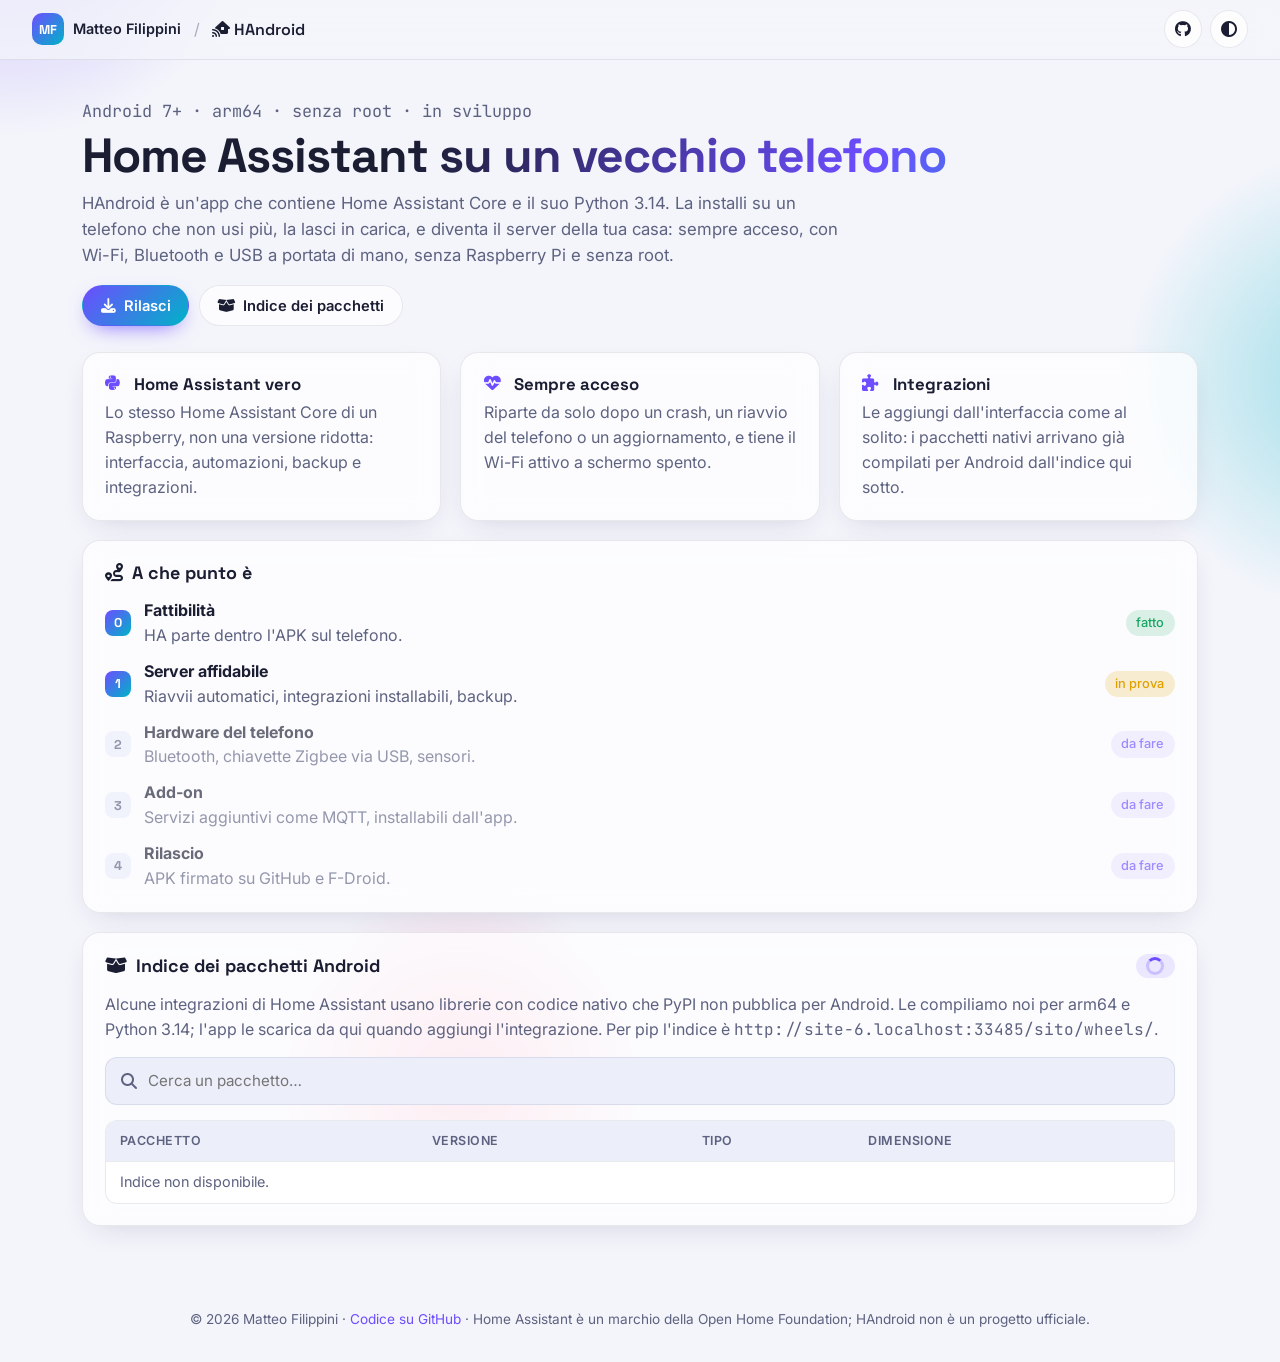
==== sito/index.html @ 69f731b0 "M1: server affidabile, integrazioni installabili, indice dei wheel online - Supervisor: riavvio all'" ====
<!DOCTYPE html>
<html lang="it">
<head>
  <meta charset="UTF-8">
  <script src="mf-log.js" data-app="handroid"></script>
  <meta name="viewport" content="width=device-width, initial-scale=1.0">
  <title>HAndroid · Matteo Filippini</title>
  <meta name="description" content="Home Assistant Core nativo su Android, senza root: Python 3.14 dentro l'APK, sempre acceso su un vecchio telefono. Con l'indice dei pacchetti Android per le integrazioni.">
  <link rel="icon" href="data:image/svg+xml,<svg xmlns='http://www.w3.org/2000/svg' viewBox='0 0 100 100'><rect width='100' height='100' rx='22' fill='%237c5cff'/><text x='50' y='68' font-size='56' text-anchor='middle'>🏠</text></svg>">
  <link rel="stylesheet" href="https://cdnjs.cloudflare.com/ajax/libs/font-awesome/6.5.1/css/all.min.css">
  <link rel="stylesheet" href="mf-theme.css">
  <link rel="stylesheet" href="stile.css">
  <script src="mf-theme.js"></script>
</head>
<body>

<header class="mf-topbar">
  <a class="mf-home" href="https://mattemn97.github.io/" title="Torna al sito di Matteo Filippini"><span class="mf-mark">MF</span><span class="mf-home-name">Matteo Filippini</span></a>
  <span class="mf-sep">/</span>
  <h1 class="mf-app-title"><i class="fa-solid fa-house-signal"></i> HAndroid</h1>
  <div class="mf-topbar-actions">
    <a class="mf-icon-btn" href="https://github.com/Mattemn97/HAndroid" target="_blank" rel="noopener" aria-label="Codice su GitHub"><i class="fa-brands fa-github"></i></a>
    <button class="mf-icon-btn" id="mfTheme" type="button" aria-label="Cambia tema"><i class="fa-solid fa-circle-half-stroke"></i></button>
  </div>
</header>

<main class="mf-main">
  <section class="mf-hero">
    <p class="mf-eyebrow">Android 7+ · arm64 · senza root · in sviluppo</p>
    <h1>Home Assistant su un vecchio telefono</h1>
    <p>
      HAndroid è un'app che contiene Home Assistant Core e il suo Python 3.14. La installi su un telefono che non usi
      più, la lasci in carica, e diventa il server della tua casa: sempre acceso, con Wi-Fi, Bluetooth e USB a portata
      di mano, senza Raspberry Pi e senza root.
    </p>
    <div class="azioni">
      <a class="mf-btn mf-btn-primary" href="https://github.com/Mattemn97/HAndroid/releases"><i class="fa-solid fa-download"></i> Rilasci</a>
      <a class="mf-btn" href="#indice"><i class="fa-solid fa-box-open"></i> Indice dei pacchetti</a>
    </div>
  </section>

  <section class="mf-grid schede">
    <article class="mf-card mf-anim" style="--i:0">
      <h2><i class="fa-brands fa-python"></i> Home Assistant vero</h2>
      <p class="muted">Lo stesso Home Assistant Core di un Raspberry, non una versione ridotta: interfaccia, automazioni, backup e integrazioni.</p>
    </article>
    <article class="mf-card mf-anim" style="--i:1">
      <h2><i class="fa-solid fa-heart-pulse"></i> Sempre acceso</h2>
      <p class="muted">Riparte da solo dopo un crash, un riavvio del telefono o un aggiornamento, e tiene il Wi-Fi attivo a schermo spento.</p>
    </article>
    <article class="mf-card mf-anim" style="--i:2">
      <h2><i class="fa-solid fa-puzzle-piece"></i> Integrazioni</h2>
      <p class="muted">Le aggiungi dall'interfaccia come al solito: i pacchetti nativi arrivano già compilati per Android dall'indice qui sotto.</p>
    </article>
  </section>

  <section class="mf-card tappe">
    <div class="mf-card-head"><h2><i class="fa-solid fa-route"></i> A che punto è</h2></div>
    <ol class="elenco-tappe">
      <li class="fatto"><span class="mf-step">0</span><div><strong>Fattibilità</strong><span class="muted">HA parte dentro l'APK sul telefono.</span></div><span class="mf-pill">fatto</span></li>
      <li class="corso"><span class="mf-step">1</span><div><strong>Server affidabile</strong><span class="muted">Riavvii automatici, integrazioni installabili, backup.</span></div><span class="mf-pill">in prova</span></li>
      <li><span class="mf-step">2</span><div><strong>Hardware del telefono</strong><span class="muted">Bluetooth, chiavette Zigbee via USB, sensori.</span></div><span class="mf-pill">da fare</span></li>
      <li><span class="mf-step">3</span><div><strong>Add-on</strong><span class="muted">Servizi aggiuntivi come MQTT, installabili dall'app.</span></div><span class="mf-pill">da fare</span></li>
      <li><span class="mf-step">4</span><div><strong>Rilascio</strong><span class="muted">APK firmato su GitHub e F-Droid.</span></div><span class="mf-pill">da fare</span></li>
    </ol>
  </section>

  <section class="mf-card" id="indice">
    <div class="mf-card-head">
      <h2><i class="fa-solid fa-box-open"></i> Indice dei pacchetti Android</h2>
      <span class="mf-pill" id="conteggio"><span class="mf-spinner"></span></span>
    </div>
    <p class="muted">
      Alcune integrazioni di Home Assistant usano librerie con codice nativo che PyPI non pubblica per Android.
      Le compiliamo noi per arm64 e Python 3.14; l'app le scarica da qui quando aggiungi l'integrazione.
      Per pip l'indice è <code class="mono" id="urlIndice">wheels/</code>.
    </p>
    <div class="mf-search">
      <i class="fa-solid fa-magnifying-glass"></i>
      <input id="q" class="mf-input" type="search" autocomplete="off" placeholder="Cerca un pacchetto…" aria-label="Cerca un pacchetto">
    </div>
    <div class="mf-table-wrap">
      <table class="mf-table">
        <thead><tr><th>Pacchetto</th><th>Versione</th><th>Tipo</th><th>Dimensione</th></tr></thead>
        <tbody id="righe"><tr><td colspan="4" class="muted"><span class="mf-spinner"></span> Caricamento…</td></tr></tbody>
      </table>
    </div>
  </section>
</main>

<footer class="mf-footer">
  © <span id="anno"></span> Matteo Filippini · <a href="https://github.com/Mattemn97/HAndroid" target="_blank" rel="noopener">Codice su GitHub</a> ·
  Home Assistant è un marchio della Open Home Foundation; HAndroid non è un progetto ufficiale.
</footer>

<script src="sito.js"></script>
</body>
</html>
---- sito/mf-theme.css ----
/* ==========================================================
   mf-theme · stile condiviso dei progetti di Matteo Filippini
   Stessi colori, font e componenti di https://mattemn97.github.io
   ========================================================== */
@import url('https://fonts.googleapis.com/css2?family=Inter:wght@400;500;600;700&family=Space+Grotesk:wght@500;700&family=JetBrains+Mono:wght@400;500&display=swap');

:root {
  --bg: #f4f5fb;
  --bg-2: #eceefa;
  --surface: rgba(255, 255, 255, 0.72);
  --surface-solid: #ffffff;
  --border: rgba(20, 24, 60, 0.09);
  --text: #1b1e33;
  --muted: #5d6280;
  --primary: #6d4dff;
  --primary-2: #00b3c7;
  --accent: #ff5d8f;
  --ok: #1aa564;
  --warn: #e0a100;
  --err: #e5484d;
  --on-primary: #ffffff;
  --gradient: linear-gradient(135deg, var(--primary), var(--primary-2));
  --shadow: 0 10px 30px -12px rgba(30, 30, 80, 0.18);
  --blob-opacity: 0.35;
  --radius: 18px;
  --radius-sm: 10px;
  --font: 'Inter', system-ui, -apple-system, 'Segoe UI', Roboto, sans-serif;
  --font-display: 'Space Grotesk', var(--font);
  --font-mono: 'JetBrains Mono', ui-monospace, Consolas, monospace;
  color-scheme: light;
}

@media (prefers-color-scheme: dark) {
  :root:not([data-theme="light"]) {
    --bg: #0b0d1a; --bg-2: #11142a; --surface: rgba(22, 25, 48, 0.68); --surface-solid: #161930;
    --border: rgba(255, 255, 255, 0.08); --text: #e8e9f5; --muted: #9a9fc0;
    --primary: #8f75ff; --primary-2: #22d3e6; --accent: #ff6f9c; --ok: #3ccf8e; --warn: #f5c044; --err: #ff6b70;
    --shadow: 0 14px 40px -16px rgba(0, 0, 0, 0.6); --blob-opacity: 0.25; color-scheme: dark;
  }
}
:root[data-theme="dark"] {
  --bg: #0b0d1a; --bg-2: #11142a; --surface: rgba(22, 25, 48, 0.68); --surface-solid: #161930;
  --border: rgba(255, 255, 255, 0.08); --text: #e8e9f5; --muted: #9a9fc0;
  --primary: #8f75ff; --primary-2: #22d3e6; --accent: #ff6f9c; --ok: #3ccf8e; --warn: #f5c044; --err: #ff6b70;
  --shadow: 0 14px 40px -16px rgba(0, 0, 0, 0.6); --blob-opacity: 0.25; color-scheme: dark;
}

*, *::before, *::after { box-sizing: border-box; }

html, body { margin: 0; }
body {
  font-family: var(--font);
  background: var(--bg);
  color: var(--text);
  line-height: 1.55;
  -webkit-font-smoothing: antialiased;
  min-height: 100vh;
  transition: background-color .4s, color .4s;
}

/* sfondo con macchie di colore che si muovono lentamente */
body::before {
  content: ''; position: fixed; inset: -20vmax; z-index: -1; pointer-events: none;
  background:
    radial-gradient(28vmax 28vmax at 15% 10%, color-mix(in srgb, var(--primary) calc(var(--blob-opacity) * 100%), transparent), transparent 70%),
    radial-gradient(26vmax 26vmax at 90% 45%, color-mix(in srgb, var(--primary-2) calc(var(--blob-opacity) * 100%), transparent), transparent 70%),
    radial-gradient(22vmax 22vmax at 40% 95%, color-mix(in srgb, var(--accent) calc(var(--blob-opacity) * 100%), transparent), transparent 70%);
  animation: mf-drift 28s ease-in-out infinite alternate;
}
@keyframes mf-drift { to { transform: translate(4vmax, 3vmax) rotate(8deg); } }

a { color: var(--primary); text-decoration: none; }
a:hover { text-decoration: underline; }
h1, h2, h3, h4 { font-family: var(--font-display); line-height: 1.2; margin: 0 0 .6rem; }
p { margin: 0 0 .8rem; }
.mono { font-family: var(--font-mono); }
.muted { color: var(--muted); }
.small { font-size: .85rem; }
.hidden { display: none !important; }

/* ---------- Barra superiore ---------- */
.mf-topbar {
  position: sticky; top: 0; z-index: 50;
  display: flex; align-items: center; gap: .8rem;
  padding: .65rem clamp(14px, 3vw, 32px);
  background: color-mix(in srgb, var(--bg) 72%, transparent);
  backdrop-filter: blur(14px); -webkit-backdrop-filter: blur(14px);
  border-bottom: 1px solid var(--border);
}
.mf-home {
  display: inline-flex; align-items: center; gap: .55rem; color: var(--text); font-weight: 600; font-size: .9rem; flex: none;
}
.mf-home:hover { text-decoration: none; color: var(--primary); }
.mf-mark {
  display: grid; place-items: center; width: 32px; height: 32px; border-radius: 10px;
  background: var(--gradient); color: var(--on-primary);
  font: 700 .8rem var(--font-display);
}
.mf-sep { color: var(--muted); opacity: .5; }
.mf-app-title { font: 600 1rem var(--font-display); margin: 0; white-space: nowrap; overflow: hidden; text-overflow: ellipsis; min-width: 0; }
.mf-topbar-actions { margin-left: auto; display: flex; gap: .5rem; align-items: center; flex: none; }
.mf-icon-btn {
  display: inline-grid; place-items: center; width: 38px; height: 38px; border-radius: 50%;
  border: 1px solid var(--border); background: var(--surface); color: var(--text); cursor: pointer;
  font-size: 1rem; transition: transform .3s, color .2s, border-color .2s;
}
.mf-icon-btn:hover { color: var(--primary); border-color: var(--primary); text-decoration: none; }
#mfTheme:hover { transform: rotate(180deg); }
@media (max-width: 560px) { .mf-home-name, .mf-sep { display: none; } }

/* ---------- Layout ---------- */
.mf-main { max-width: 1180px; margin: 0 auto; padding: clamp(1.2rem, 4vw, 2.4rem) clamp(14px, 3vw, 32px) 2rem; }
.mf-hero { margin-bottom: 1.6rem; }
.mf-hero h1 {
  font-size: clamp(1.9rem, 5vw, 3rem); letter-spacing: -0.02em; margin-bottom: .3rem;
  background: linear-gradient(120deg, var(--text) 30%, var(--primary) 70%, var(--primary-2));
  -webkit-background-clip: text; background-clip: text; color: transparent;
}
.mf-hero p { color: var(--muted); font-size: 1.05rem; max-width: 70ch; }
.mf-eyebrow { font-family: var(--font-mono); color: var(--primary); font-size: .9rem; margin-bottom: .2rem; }
.mf-grid { display: grid; gap: 1.2rem; }

/* ---------- Card ---------- */
.mf-card {
  position: relative; background: var(--surface); border: 1px solid var(--border); border-radius: var(--radius);
  padding: 1.3rem 1.4rem; box-shadow: var(--shadow); color: var(--text);
  backdrop-filter: blur(14px); -webkit-backdrop-filter: blur(14px);
  transition: transform .25s, border-color .25s;
}
.mf-card h2 { font-size: 1.12rem; display: flex; align-items: center; gap: .55rem; }
.mf-card-head { display: flex; flex-wrap: wrap; align-items: center; justify-content: space-between; gap: .6rem; margin-bottom: .9rem; }
.mf-card-head h2 { margin: 0; }
a.mf-card:hover { text-decoration: none; transform: translateY(-4px); border-color: color-mix(in srgb, var(--primary) 45%, var(--border)); }
.mf-step {
  display: inline-grid; place-items: center; width: 26px; height: 26px; border-radius: 8px;
  background: var(--gradient); color: var(--on-primary); font: 700 .8rem var(--font-display);
}

/* ---------- Bottoni ---------- */
.mf-btn {
  display: inline-flex; align-items: center; justify-content: center; gap: .5rem;
  padding: .65rem 1.1rem; border-radius: 999px; border: 1px solid var(--border);
  background: var(--surface); color: var(--text); font: 600 .92rem var(--font);
  cursor: pointer; transition: transform .2s, box-shadow .2s, border-color .2s, color .2s, opacity .2s; white-space: nowrap;
}
.mf-btn:hover { transform: translateY(-2px); border-color: var(--primary); color: var(--primary); text-decoration: none; }
.mf-btn:active { transform: translateY(0) scale(.98); }
.mf-btn-primary { background: var(--gradient); border-color: transparent; color: var(--on-primary); box-shadow: 0 8px 22px -10px var(--primary); }
.mf-btn-primary:hover { color: var(--on-primary); border-color: transparent; box-shadow: 0 12px 28px -10px var(--primary); }
.mf-btn-sm { padding: .4rem .85rem; font-size: .84rem; }
.mf-btn-block { display: flex; width: 100%; }
.mf-btn:disabled { opacity: .45; cursor: not-allowed; transform: none; box-shadow: none; }

/* ---------- Campi ---------- */
.mf-label { display: block; font-size: .82rem; font-weight: 600; color: var(--muted); margin: 0 0 .35rem; }
.mf-input, .mf-select {
  width: 100%; padding: .7rem .95rem; border-radius: 12px; font: inherit; font-size: .95rem;
  border: 1px solid var(--border); background: var(--bg-2); color: var(--text); outline: none; transition: border-color .2s, box-shadow .2s;
}
.mf-input:focus, .mf-select:focus { border-color: var(--primary); box-shadow: 0 0 0 3px color-mix(in srgb, var(--primary) 20%, transparent); }
.mf-search { position: relative; }
.mf-search > i { position: absolute; left: 1rem; top: 50%; transform: translateY(-50%); color: var(--muted); pointer-events: none; }
.mf-search .mf-input { padding-left: 2.6rem; }

/* ---------- Pill, chip, badge ---------- */
.mf-pill {
  display: inline-flex; align-items: center; gap: .35rem; font-size: .8rem; font-weight: 500;
  padding: .2rem .65rem; border-radius: 999px;
  background: color-mix(in srgb, var(--primary) 12%, transparent); color: var(--primary);
}
.mf-chips { display: flex; flex-wrap: wrap; gap: .4rem; }
.mf-chip {
  display: inline-flex; align-items: center; gap: .4rem; padding: .38rem .8rem; border-radius: 999px;
  font: 500 .84rem var(--font); cursor: pointer; background: var(--bg-2); color: var(--muted);
  border: 1px solid var(--border); transition: all .2s;
}
.mf-chip:hover { color: var(--text); }
.mf-chip.active { background: var(--gradient); border-color: transparent; color: var(--on-primary); }
.mf-freq {
  display: inline-block; font-family: var(--font-mono); font-size: .82rem; font-weight: 500; white-space: nowrap;
  padding: .12rem .5rem; margin: .1rem .15rem .1rem 0; border-radius: 6px;
  background: color-mix(in srgb, var(--primary-2) 14%, transparent); color: color-mix(in srgb, var(--primary-2) 80%, var(--text));
}

/* ---------- Avvisi ---------- */
.mf-alert {
  display: flex; gap: .7rem; align-items: flex-start; padding: .85rem 1rem; border-radius: 12px;
  border: 1px solid var(--border); background: var(--bg-2); font-size: .92rem; margin: .8rem 0;
  animation: mf-in .3s ease both;
}
.mf-alert.ok { border-color: color-mix(in srgb, var(--ok) 45%, transparent); background: color-mix(in srgb, var(--ok) 12%, transparent); }
.mf-alert.err { border-color: color-mix(in srgb, var(--err) 45%, transparent); background: color-mix(in srgb, var(--err) 12%, transparent); }
.mf-alert.warn { border-color: color-mix(in srgb, var(--warn) 45%, transparent); background: color-mix(in srgb, var(--warn) 12%, transparent); }

/* ---------- Tabelle ---------- */
.mf-table-wrap { overflow-x: auto; border-radius: 12px; border: 1px solid var(--border); background: var(--surface-solid); }
.mf-table { width: 100%; border-collapse: collapse; font-size: .9rem; }
.mf-table th {
  text-align: left; font-weight: 600; font-size: .78rem; text-transform: uppercase; letter-spacing: .04em;
  color: var(--muted); background: var(--bg-2); padding: .65rem .85rem; position: sticky; top: 0; z-index: 1;
}
.mf-table td { padding: .6rem .85rem; border-top: 1px solid var(--border); vertical-align: top; }
.mf-table tbody tr { transition: background .15s; }
.mf-table tbody tr:hover { background: color-mix(in srgb, var(--primary) 6%, transparent); }

/* ---------- Varie ---------- */
.mf-spinner {
  display: inline-block; width: 18px; height: 18px; border-radius: 50%; vertical-align: middle;
  border: 3px solid color-mix(in srgb, var(--primary) 25%, transparent); border-top-color: var(--primary);
  animation: mf-spin .8s linear infinite;
}
.mf-spinner.lg { width: 46px; height: 46px; border-width: 5px; }
@keyframes mf-spin { to { transform: rotate(360deg); } }
@keyframes mf-in { from { opacity: 0; transform: translateY(10px); } to { opacity: 1; transform: none; } }
.mf-anim { animation: mf-in .45s ease both; animation-delay: calc(var(--i, 0) * 40ms); }

.mf-footer { text-align: center; padding: 2rem 1rem; color: var(--muted); font-size: .85rem; }

@media (prefers-reduced-motion: reduce) {
  *, *::before, *::after { animation: none !important; transition: none !important; }
}
---- sito/stile.css ----
/* Stile della pagina di HAndroid, sopra mf-theme.css (condiviso con https://mattemn97.github.io) */
.azioni { display: flex; flex-wrap: wrap; gap: .6rem; margin-top: 1.1rem; }
.schede { grid-template-columns: repeat(auto-fit, minmax(240px, 1fr)); margin-bottom: 1.2rem; }
.schede h2 { font-size: 1.05rem; margin-bottom: .4rem; }
.schede h2 i { color: var(--primary); margin-right: .3rem; }
.schede p { margin: 0; }
.tappe, #indice { margin-bottom: 1.2rem; }

.elenco-tappe { list-style: none; margin: 0; padding: 0; display: grid; gap: .7rem; }
.elenco-tappe li { display: grid; grid-template-columns: auto 1fr auto; gap: .8rem; align-items: center; }
.elenco-tappe li div { display: flex; flex-direction: column; }
.elenco-tappe li:not(.fatto):not(.corso) { opacity: .65; }
.elenco-tappe li:not(.fatto):not(.corso) .mf-step { background: var(--bg-2); color: var(--muted); }
.elenco-tappe .fatto .mf-pill { background: color-mix(in srgb, var(--ok) 15%, transparent); color: var(--ok); }
.elenco-tappe .corso .mf-pill { background: color-mix(in srgb, var(--warn) 18%, transparent); color: var(--warn); }

#indice .mf-search { margin: .9rem 0; }
#indice .mf-table-wrap { max-height: 60vh; }
#indice td:first-child a { font-weight: 600; }
.tipo-android { color: var(--ok); }
.tipo-puro { color: var(--muted); }

/* telefono: niente scorrimento orizzontale */
.mf-eyebrow, #urlIndice { overflow-wrap: anywhere; white-space: normal; }
.mf-hero h1 { overflow-wrap: break-word; }
.mf-card { min-width: 0; }
@media (max-width: 560px) {
  #indice th:nth-child(4), #indice td:nth-child(4) { display: none; }
}
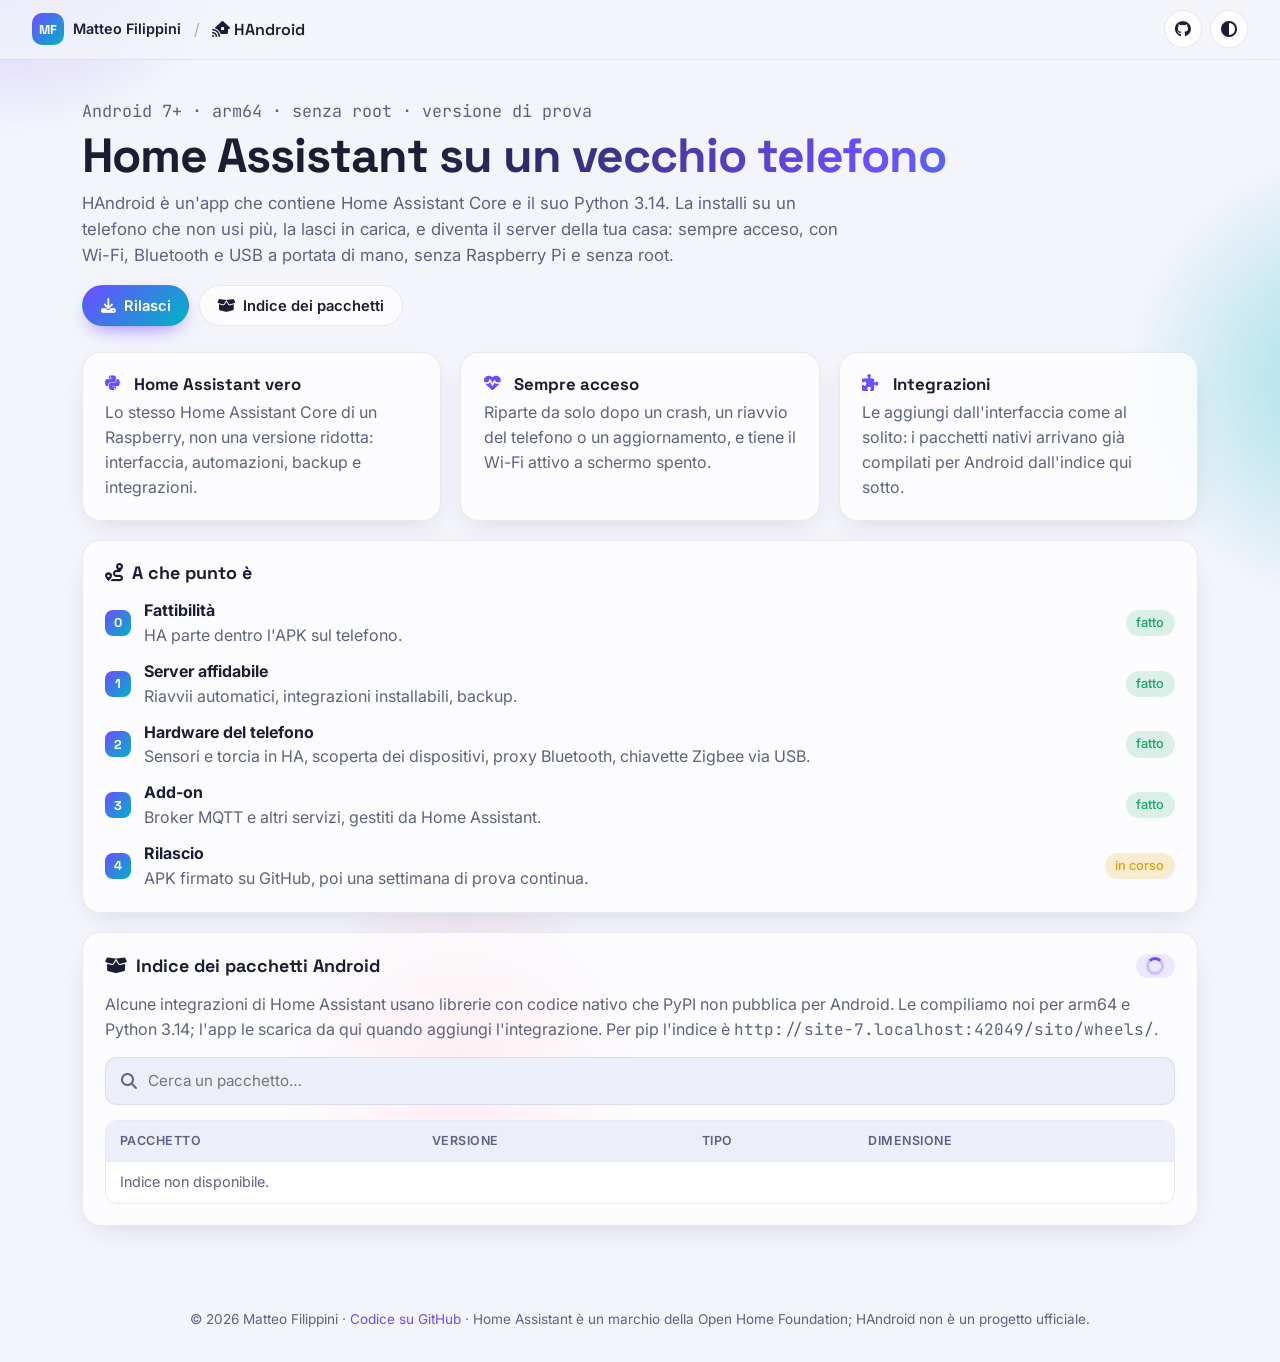
==== commit b7702349: "Documentazione di M2, M3 e M4 - guida: hardware del telefono, add-on, rilascio, prove sul 12T senza " ====
--- a/sito/index.html
+++ b/sito/index.html
@@ -26,7 +26,7 @@
 
 <main class="mf-main">
   <section class="mf-hero">
-    <p class="mf-eyebrow">Android 7+ · arm64 · senza root · in sviluppo</p>
+    <p class="mf-eyebrow">Android 7+ · arm64 · senza root · versione di prova</p>
     <h1>Home Assistant su un vecchio telefono</h1>
     <p>
       HAndroid è un'app che contiene Home Assistant Core e il suo Python 3.14. La installi su un telefono che non usi
@@ -58,10 +58,10 @@
     <div class="mf-card-head"><h2><i class="fa-solid fa-route"></i> A che punto è</h2></div>
     <ol class="elenco-tappe">
       <li class="fatto"><span class="mf-step">0</span><div><strong>Fattibilità</strong><span class="muted">HA parte dentro l'APK sul telefono.</span></div><span class="mf-pill">fatto</span></li>
-      <li class="corso"><span class="mf-step">1</span><div><strong>Server affidabile</strong><span class="muted">Riavvii automatici, integrazioni installabili, backup.</span></div><span class="mf-pill">in prova</span></li>
-      <li><span class="mf-step">2</span><div><strong>Hardware del telefono</strong><span class="muted">Bluetooth, chiavette Zigbee via USB, sensori.</span></div><span class="mf-pill">da fare</span></li>
-      <li><span class="mf-step">3</span><div><strong>Add-on</strong><span class="muted">Servizi aggiuntivi come MQTT, installabili dall'app.</span></div><span class="mf-pill">da fare</span></li>
-      <li><span class="mf-step">4</span><div><strong>Rilascio</strong><span class="muted">APK firmato su GitHub e F-Droid.</span></div><span class="mf-pill">da fare</span></li>
+      <li class="fatto"><span class="mf-step">1</span><div><strong>Server affidabile</strong><span class="muted">Riavvii automatici, integrazioni installabili, backup.</span></div><span class="mf-pill">fatto</span></li>
+      <li class="fatto"><span class="mf-step">2</span><div><strong>Hardware del telefono</strong><span class="muted">Sensori e torcia in HA, scoperta dei dispositivi, proxy Bluetooth, chiavette Zigbee via USB.</span></div><span class="mf-pill">fatto</span></li>
+      <li class="fatto"><span class="mf-step">3</span><div><strong>Add-on</strong><span class="muted">Broker MQTT e altri servizi, gestiti da Home Assistant.</span></div><span class="mf-pill">fatto</span></li>
+      <li class="corso"><span class="mf-step">4</span><div><strong>Rilascio</strong><span class="muted">APK firmato su GitHub, poi una settimana di prova continua.</span></div><span class="mf-pill">in corso</span></li>
     </ol>
   </section>
 
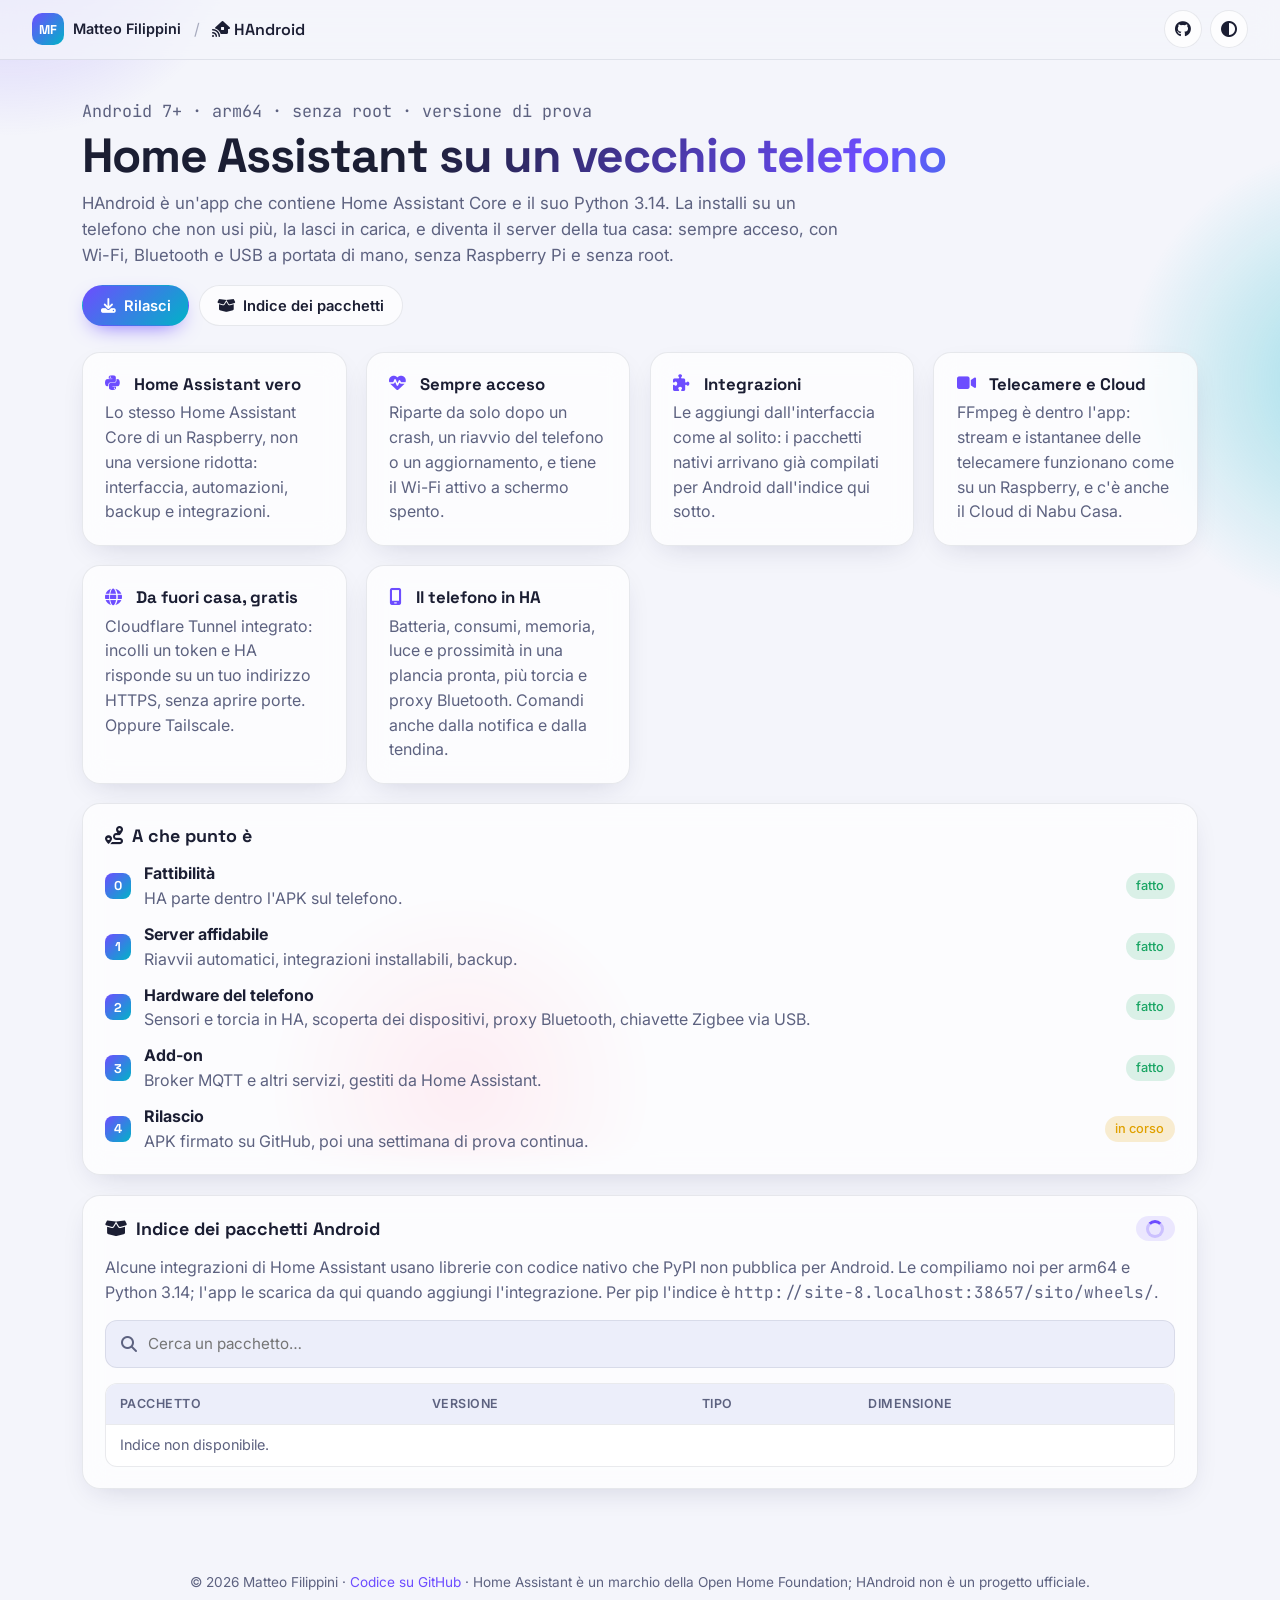
==== commit 80e3c77c: "Comandi dell'app, Cloudflare Tunnel e versione 0.5.0 Servivano comandi per gestire il server senza P" ====
--- a/sito/index.html
+++ b/sito/index.html
@@ -52,6 +52,18 @@
       <h2><i class="fa-solid fa-puzzle-piece"></i> Integrazioni</h2>
       <p class="muted">Le aggiungi dall'interfaccia come al solito: i pacchetti nativi arrivano già compilati per Android dall'indice qui sotto.</p>
     </article>
+    <article class="mf-card mf-anim" style="--i:3">
+      <h2><i class="fa-solid fa-video"></i> Telecamere e Cloud</h2>
+      <p class="muted">FFmpeg è dentro l'app: stream e istantanee delle telecamere funzionano come su un Raspberry, e c'è anche il Cloud di Nabu Casa.</p>
+    </article>
+    <article class="mf-card mf-anim" style="--i:4">
+      <h2><i class="fa-solid fa-globe"></i> Da fuori casa, gratis</h2>
+      <p class="muted">Cloudflare Tunnel integrato: incolli un token e HA risponde su un tuo indirizzo HTTPS, senza aprire porte. Oppure Tailscale.</p>
+    </article>
+    <article class="mf-card mf-anim" style="--i:5">
+      <h2><i class="fa-solid fa-mobile-screen"></i> Il telefono in HA</h2>
+      <p class="muted">Batteria, consumi, memoria, luce e prossimità in una plancia pronta, più torcia e proxy Bluetooth. Comandi anche dalla notifica e dalla tendina.</p>
+    </article>
   </section>
 
   <section class="mf-card tappe">
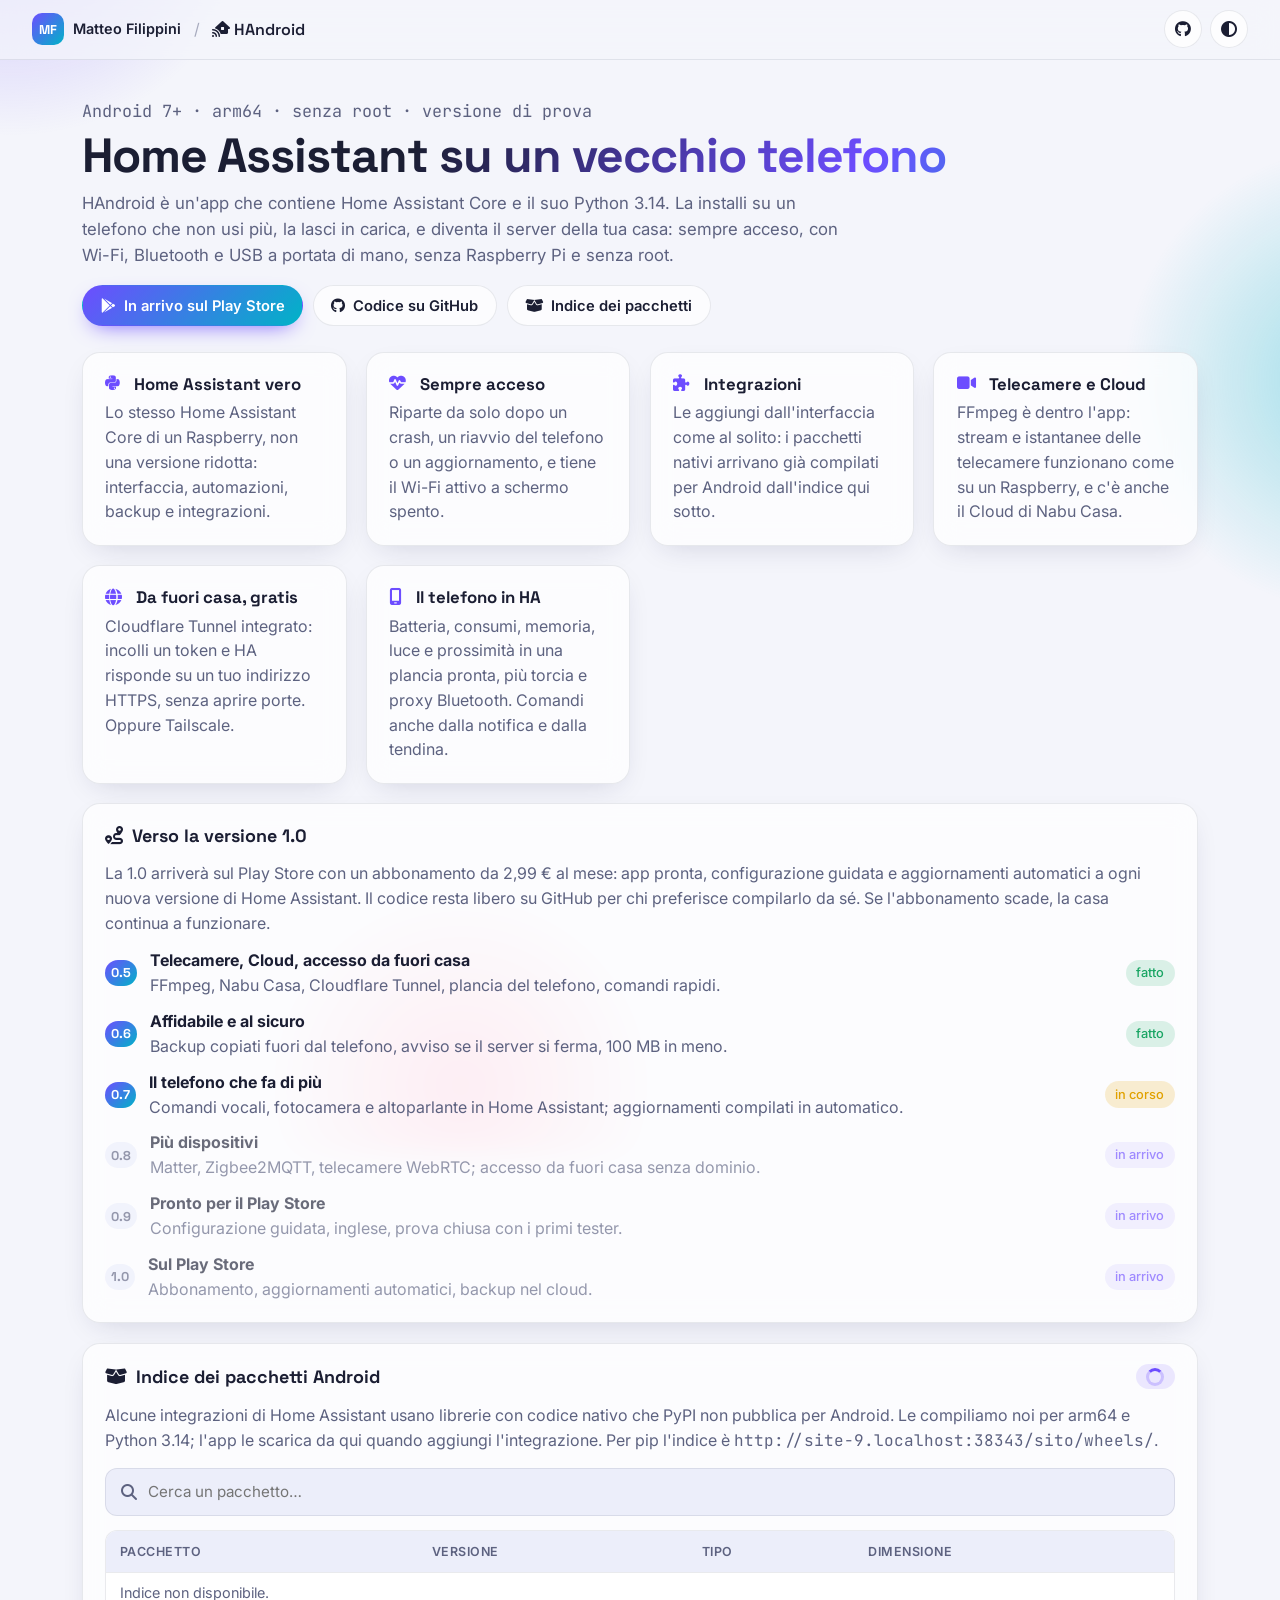
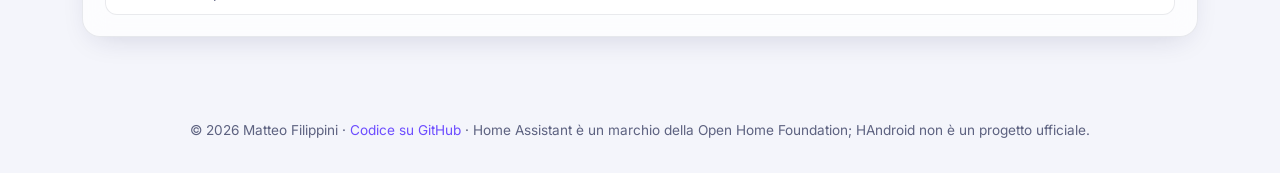
==== commit 5518e90e: "0.6.0: backup fuori dal telefono, avviso, app più leggera, GitHub senza APK Un vecchio telefono è un" ====
--- a/sito/index.html
+++ b/sito/index.html
@@ -34,7 +34,8 @@
       di mano, senza Raspberry Pi e senza root.
     </p>
     <div class="azioni">
-      <a class="mf-btn mf-btn-primary" href="https://github.com/Mattemn97/HAndroid/releases"><i class="fa-solid fa-download"></i> Rilasci</a>
+      <a class="mf-btn mf-btn-primary" href="#tappe"><i class="fa-brands fa-google-play"></i> In arrivo sul Play Store</a>
+      <a class="mf-btn" href="https://github.com/Mattemn97/HAndroid"><i class="fa-brands fa-github"></i> Codice su GitHub</a>
       <a class="mf-btn" href="#indice"><i class="fa-solid fa-box-open"></i> Indice dei pacchetti</a>
     </div>
   </section>
@@ -66,14 +67,20 @@
     </article>
   </section>
 
-  <section class="mf-card tappe">
-    <div class="mf-card-head"><h2><i class="fa-solid fa-route"></i> A che punto è</h2></div>
+  <section class="mf-card tappe" id="tappe">
+    <div class="mf-card-head"><h2><i class="fa-solid fa-route"></i> Verso la versione 1.0</h2></div>
+    <p class="muted">
+      La 1.0 arriverà sul Play Store con un abbonamento da 2,99 € al mese: app pronta, configurazione guidata e
+      aggiornamenti automatici a ogni nuova versione di Home Assistant. Il codice resta libero su GitHub per chi
+      preferisce compilarlo da sé. Se l'abbonamento scade, la casa continua a funzionare.
+    </p>
     <ol class="elenco-tappe">
-      <li class="fatto"><span class="mf-step">0</span><div><strong>Fattibilità</strong><span class="muted">HA parte dentro l'APK sul telefono.</span></div><span class="mf-pill">fatto</span></li>
-      <li class="fatto"><span class="mf-step">1</span><div><strong>Server affidabile</strong><span class="muted">Riavvii automatici, integrazioni installabili, backup.</span></div><span class="mf-pill">fatto</span></li>
-      <li class="fatto"><span class="mf-step">2</span><div><strong>Hardware del telefono</strong><span class="muted">Sensori e torcia in HA, scoperta dei dispositivi, proxy Bluetooth, chiavette Zigbee via USB.</span></div><span class="mf-pill">fatto</span></li>
-      <li class="fatto"><span class="mf-step">3</span><div><strong>Add-on</strong><span class="muted">Broker MQTT e altri servizi, gestiti da Home Assistant.</span></div><span class="mf-pill">fatto</span></li>
-      <li class="corso"><span class="mf-step">4</span><div><strong>Rilascio</strong><span class="muted">APK firmato su GitHub, poi una settimana di prova continua.</span></div><span class="mf-pill">in corso</span></li>
+      <li class="fatto"><span class="mf-step">0.5</span><div><strong>Telecamere, Cloud, accesso da fuori casa</strong><span class="muted">FFmpeg, Nabu Casa, Cloudflare Tunnel, plancia del telefono, comandi rapidi.</span></div><span class="mf-pill">fatto</span></li>
+      <li class="fatto"><span class="mf-step">0.6</span><div><strong>Affidabile e al sicuro</strong><span class="muted">Backup copiati fuori dal telefono, avviso se il server si ferma, 100 MB in meno.</span></div><span class="mf-pill">fatto</span></li>
+      <li class="corso"><span class="mf-step">0.7</span><div><strong>Il telefono che fa di più</strong><span class="muted">Comandi vocali, fotocamera e altoparlante in Home Assistant; aggiornamenti compilati in automatico.</span></div><span class="mf-pill">in corso</span></li>
+      <li><span class="mf-step">0.8</span><div><strong>Più dispositivi</strong><span class="muted">Matter, Zigbee2MQTT, telecamere WebRTC; accesso da fuori casa senza dominio.</span></div><span class="mf-pill">in arrivo</span></li>
+      <li><span class="mf-step">0.9</span><div><strong>Pronto per il Play Store</strong><span class="muted">Configurazione guidata, inglese, prova chiusa con i primi tester.</span></div><span class="mf-pill">in arrivo</span></li>
+      <li><span class="mf-step">1.0</span><div><strong>Sul Play Store</strong><span class="muted">Abbonamento, aggiornamenti automatici, backup nel cloud.</span></div><span class="mf-pill">in arrivo</span></li>
     </ol>
   </section>
 
--- a/sito/stile.css
+++ b/sito/stile.css
@@ -27,3 +27,4 @@
 @media (max-width: 560px) {
   #indice th:nth-child(4), #indice td:nth-child(4) { display: none; }
 }
+.elenco-tappe .mf-step { width: auto; min-width: 2.2em; padding: 0 .45em; border-radius: 999px; }
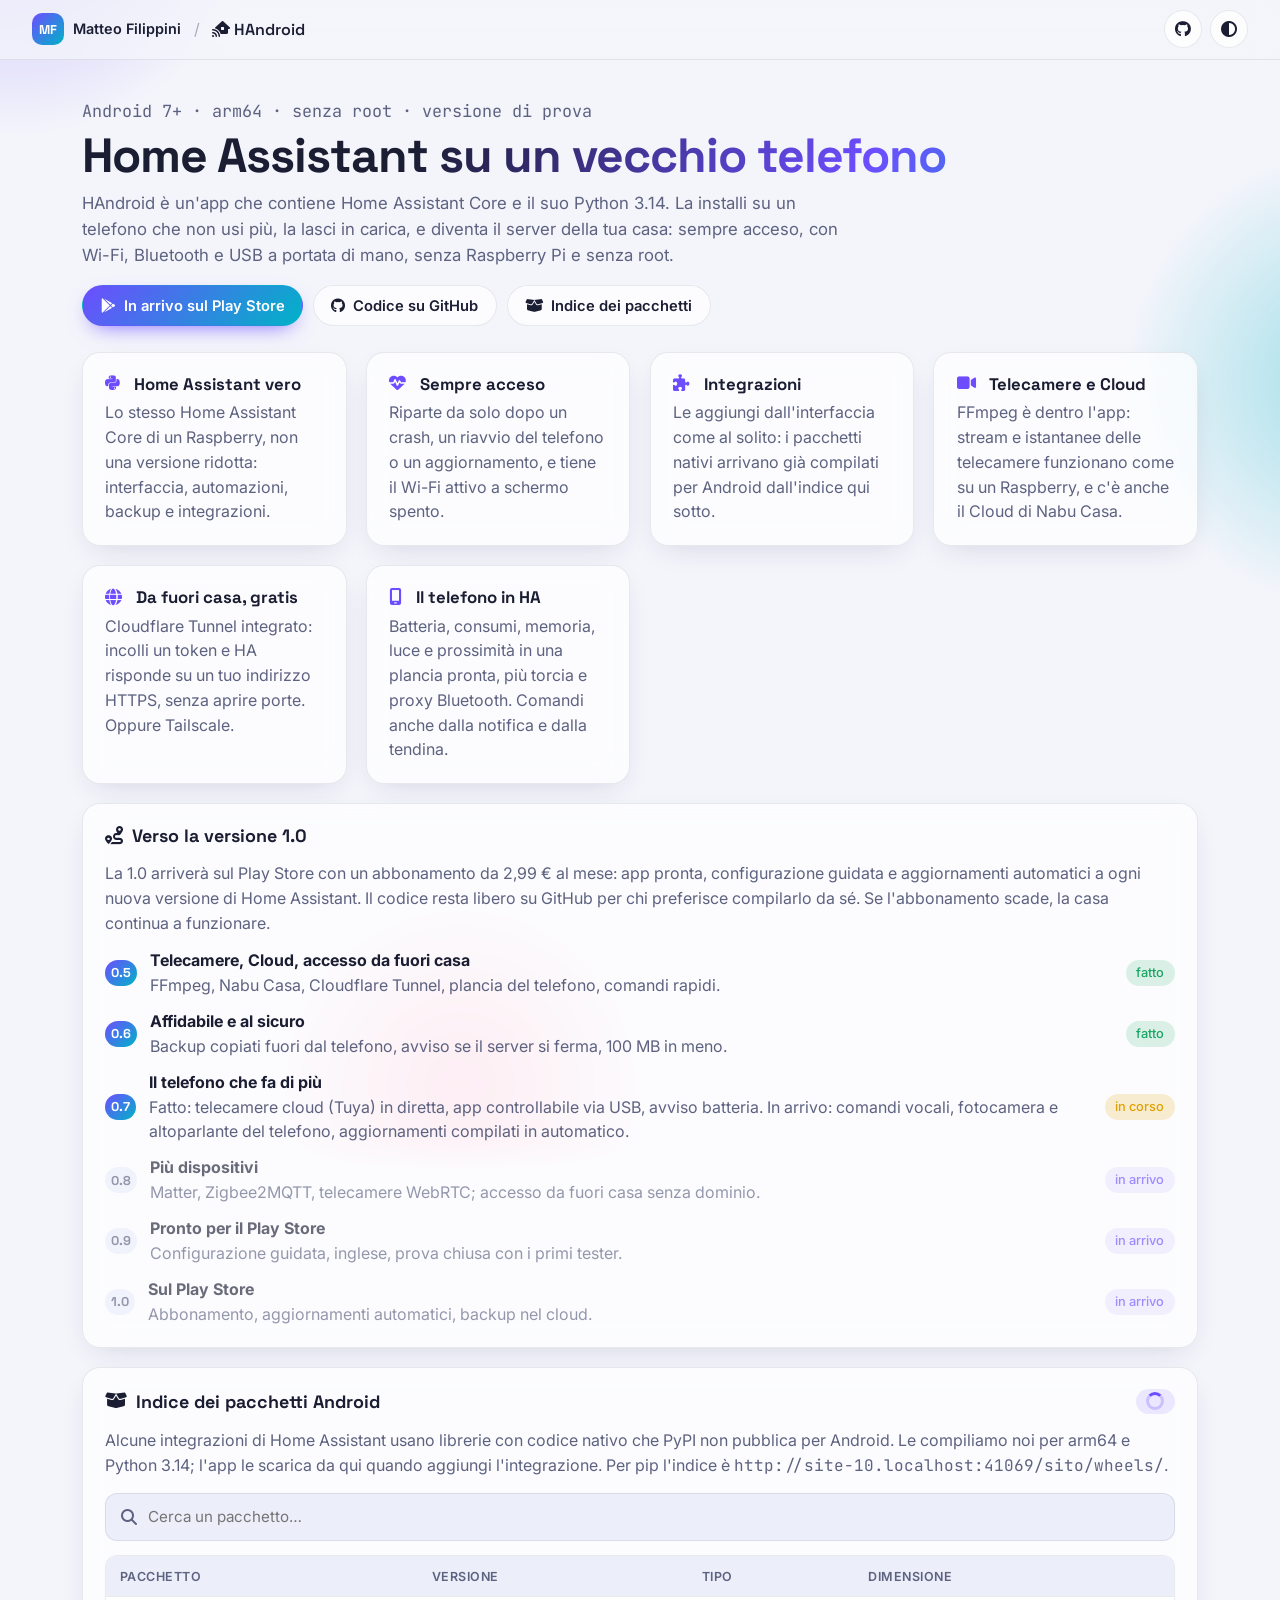
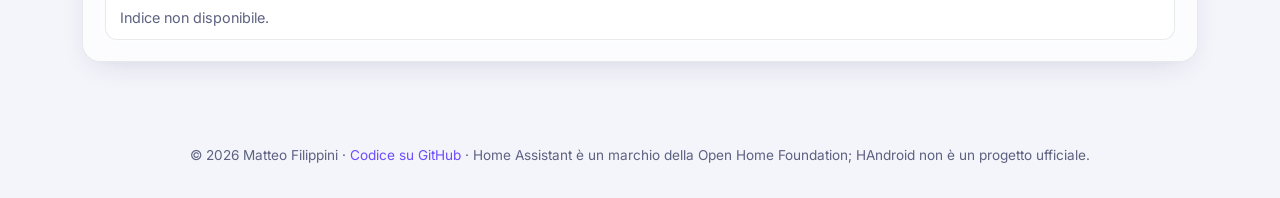
==== commit 95a5936e: "0.7.0: telecamere cloud in diretta, build "usb", avviso batteria La telecamera Tuya non si vedeva: i" ====
--- a/sito/index.html
+++ b/sito/index.html
@@ -77,7 +77,7 @@
     <ol class="elenco-tappe">
       <li class="fatto"><span class="mf-step">0.5</span><div><strong>Telecamere, Cloud, accesso da fuori casa</strong><span class="muted">FFmpeg, Nabu Casa, Cloudflare Tunnel, plancia del telefono, comandi rapidi.</span></div><span class="mf-pill">fatto</span></li>
       <li class="fatto"><span class="mf-step">0.6</span><div><strong>Affidabile e al sicuro</strong><span class="muted">Backup copiati fuori dal telefono, avviso se il server si ferma, 100 MB in meno.</span></div><span class="mf-pill">fatto</span></li>
-      <li class="corso"><span class="mf-step">0.7</span><div><strong>Il telefono che fa di più</strong><span class="muted">Comandi vocali, fotocamera e altoparlante in Home Assistant; aggiornamenti compilati in automatico.</span></div><span class="mf-pill">in corso</span></li>
+      <li class="corso"><span class="mf-step">0.7</span><div><strong>Il telefono che fa di più</strong><span class="muted">Fatto: telecamere cloud (Tuya) in diretta, app controllabile via USB, avviso batteria. In arrivo: comandi vocali, fotocamera e altoparlante del telefono, aggiornamenti compilati in automatico.</span></div><span class="mf-pill">in corso</span></li>
       <li><span class="mf-step">0.8</span><div><strong>Più dispositivi</strong><span class="muted">Matter, Zigbee2MQTT, telecamere WebRTC; accesso da fuori casa senza dominio.</span></div><span class="mf-pill">in arrivo</span></li>
       <li><span class="mf-step">0.9</span><div><strong>Pronto per il Play Store</strong><span class="muted">Configurazione guidata, inglese, prova chiusa con i primi tester.</span></div><span class="mf-pill">in arrivo</span></li>
       <li><span class="mf-step">1.0</span><div><strong>Sul Play Store</strong><span class="muted">Abbonamento, aggiornamenti automatici, backup nel cloud.</span></div><span class="mf-pill">in arrivo</span></li>
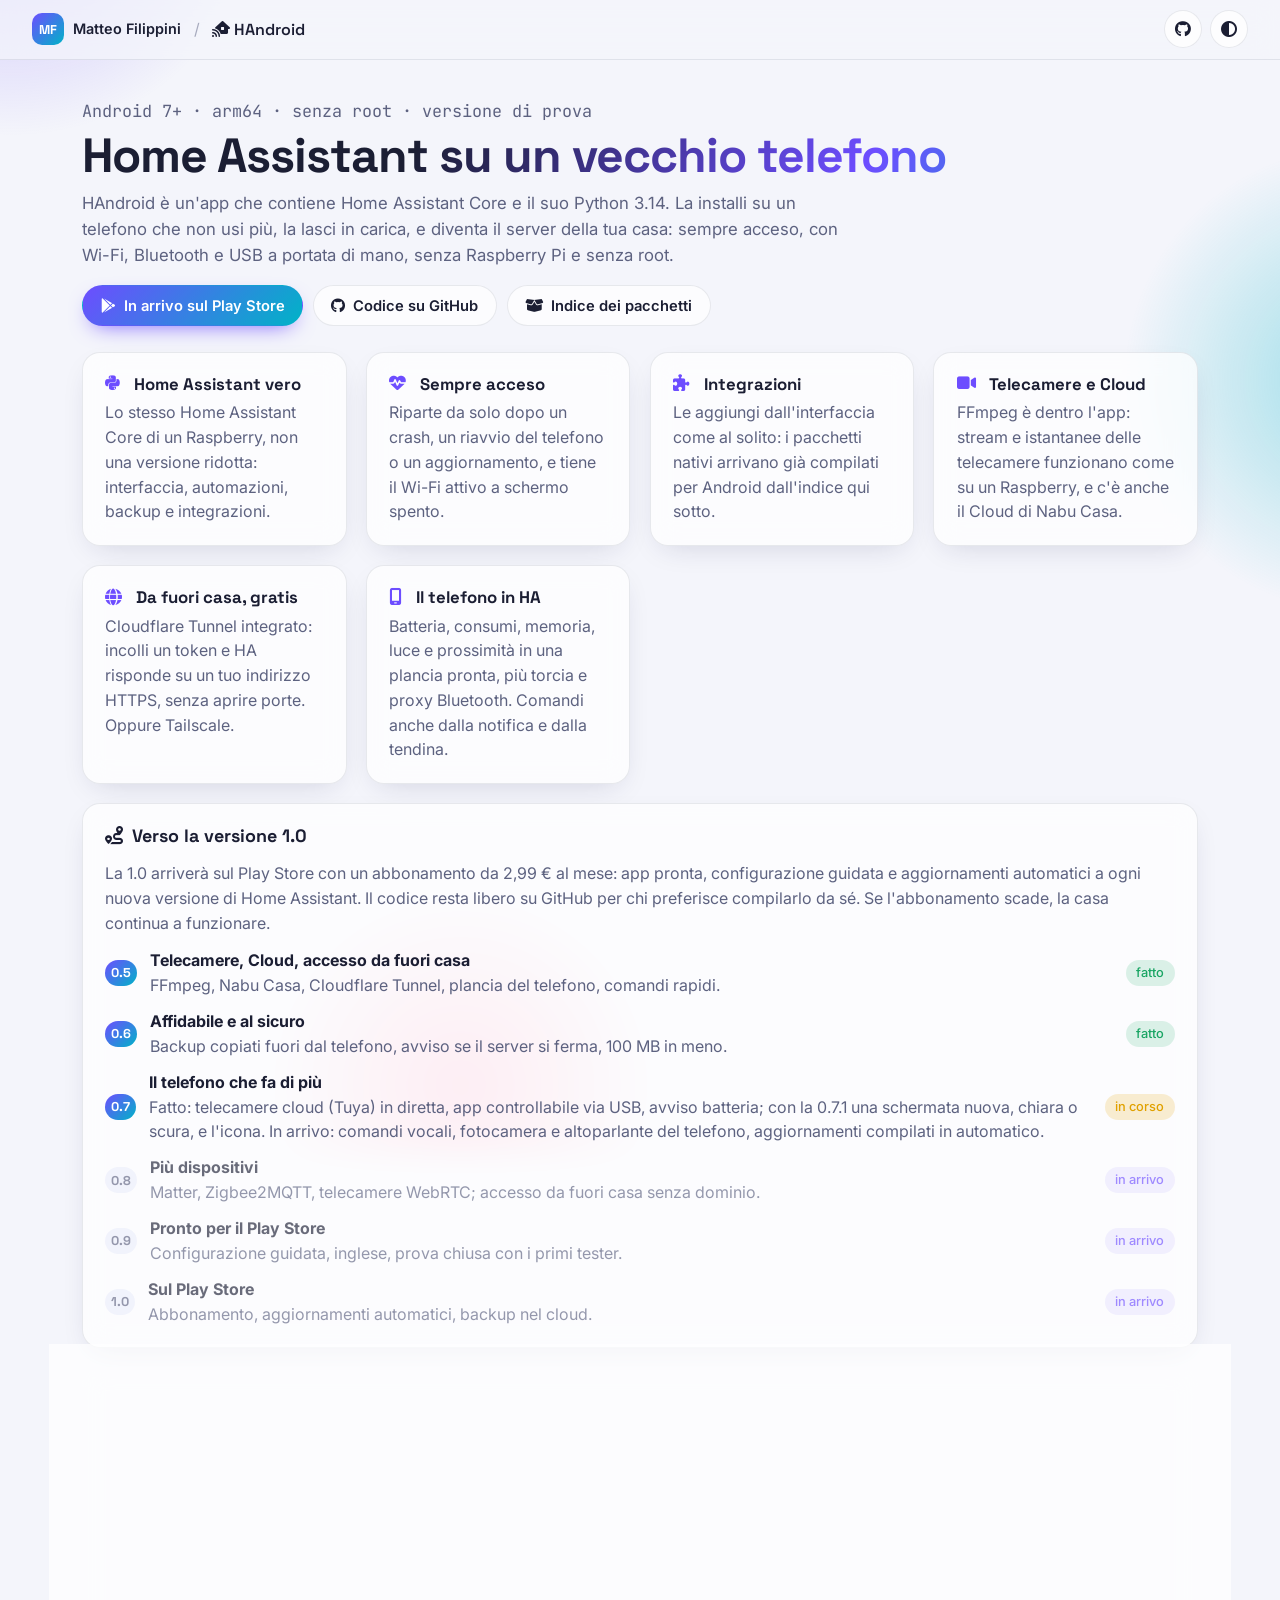
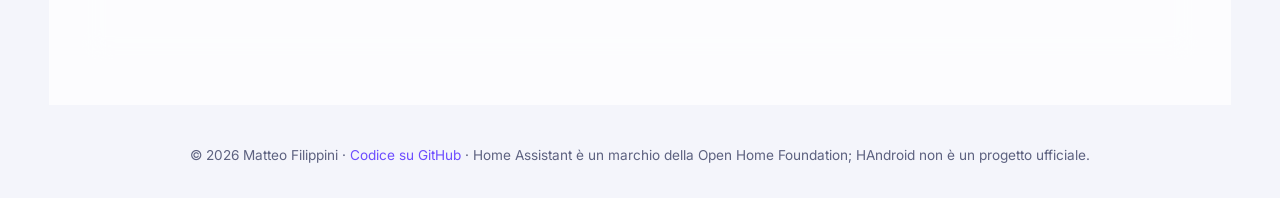
==== commit 031a8281: "0.7.1: interfaccia nuova La schermata era un elenco di pulsanti con un blocco di testo in fondo: ora" ====
--- a/sito/index.html
+++ b/sito/index.html
@@ -77,7 +77,7 @@
     <ol class="elenco-tappe">
       <li class="fatto"><span class="mf-step">0.5</span><div><strong>Telecamere, Cloud, accesso da fuori casa</strong><span class="muted">FFmpeg, Nabu Casa, Cloudflare Tunnel, plancia del telefono, comandi rapidi.</span></div><span class="mf-pill">fatto</span></li>
       <li class="fatto"><span class="mf-step">0.6</span><div><strong>Affidabile e al sicuro</strong><span class="muted">Backup copiati fuori dal telefono, avviso se il server si ferma, 100 MB in meno.</span></div><span class="mf-pill">fatto</span></li>
-      <li class="corso"><span class="mf-step">0.7</span><div><strong>Il telefono che fa di più</strong><span class="muted">Fatto: telecamere cloud (Tuya) in diretta, app controllabile via USB, avviso batteria. In arrivo: comandi vocali, fotocamera e altoparlante del telefono, aggiornamenti compilati in automatico.</span></div><span class="mf-pill">in corso</span></li>
+      <li class="corso"><span class="mf-step">0.7</span><div><strong>Il telefono che fa di più</strong><span class="muted">Fatto: telecamere cloud (Tuya) in diretta, app controllabile via USB, avviso batteria; con la 0.7.1 una schermata nuova, chiara o scura, e l'icona. In arrivo: comandi vocali, fotocamera e altoparlante del telefono, aggiornamenti compilati in automatico.</span></div><span class="mf-pill">in corso</span></li>
       <li><span class="mf-step">0.8</span><div><strong>Più dispositivi</strong><span class="muted">Matter, Zigbee2MQTT, telecamere WebRTC; accesso da fuori casa senza dominio.</span></div><span class="mf-pill">in arrivo</span></li>
       <li><span class="mf-step">0.9</span><div><strong>Pronto per il Play Store</strong><span class="muted">Configurazione guidata, inglese, prova chiusa con i primi tester.</span></div><span class="mf-pill">in arrivo</span></li>
       <li><span class="mf-step">1.0</span><div><strong>Sul Play Store</strong><span class="muted">Abbonamento, aggiornamenti automatici, backup nel cloud.</span></div><span class="mf-pill">in arrivo</span></li>
